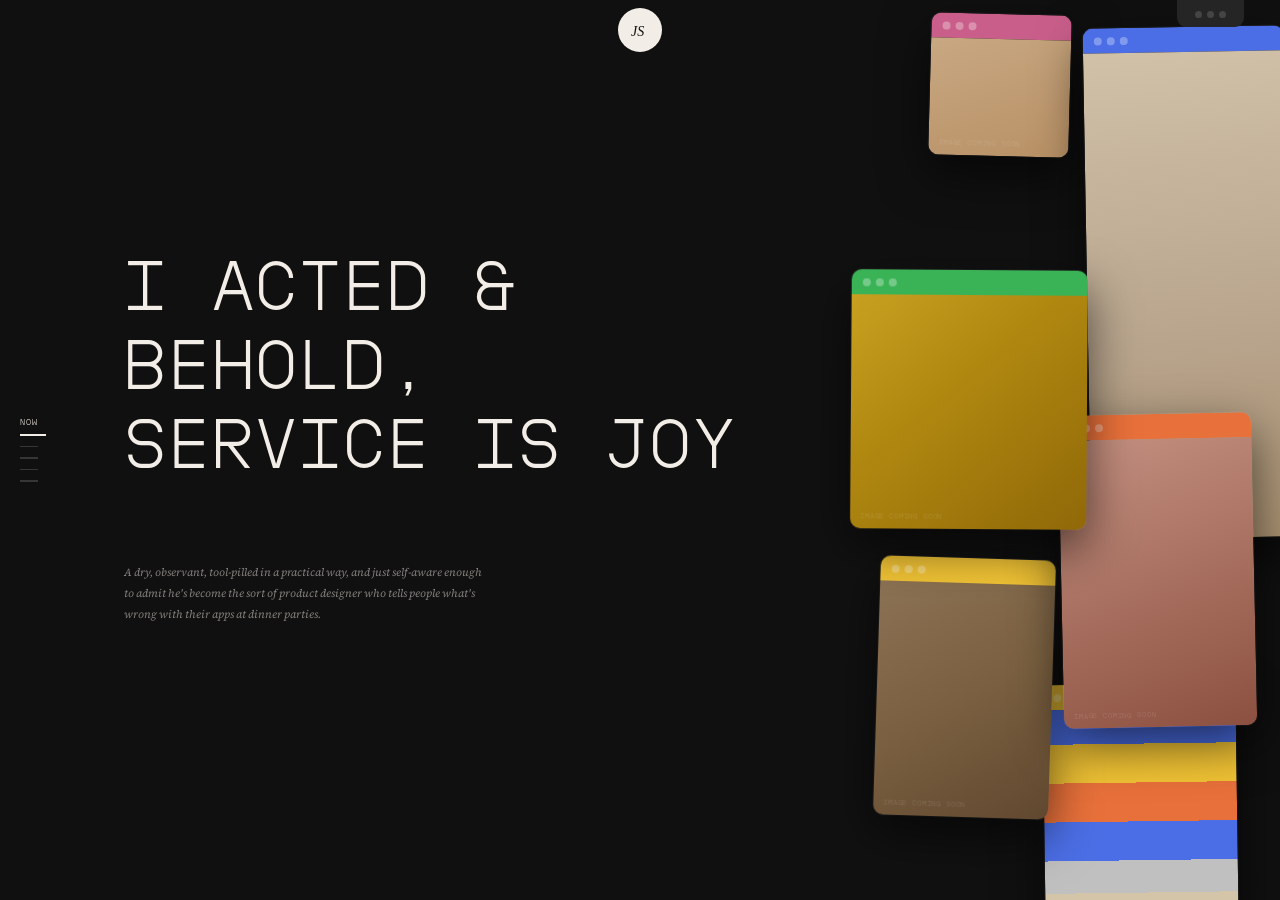
==== index.html @ 91bca3b7 "Redesign: new editorial layout with browser-frame art collage, timeline nav, APK Praktikal + Source " ====
<!DOCTYPE html>
<html lang="en">
<head>
  <meta charset="UTF-8" />
  <meta name="viewport" content="width=device-width, initial-scale=1.0" />
  <title>Joy S.</title>
  <link rel="stylesheet" href="style.css" />
</head>
<body>

  <!-- Logo -->
  <header class="site-header">
    <div class="logo-badge">
      <!-- simple signature mark -->
      <svg viewBox="0 0 26 26" fill="none" xmlns="http://www.w3.org/2000/svg">
        <text x="4" y="19" font-size="14" font-family="serif" fill="#111" font-style="italic">JS</text>
      </svg>
    </div>
  </header>

  <!-- browser-tab decoration -->
  <div class="tab-deco" aria-hidden="true">
    <i></i><i></i><i></i>
  </div>

  <!-- Timeline nav -->
  <nav class="timeline-nav" id="timelineNav">
    <div class="era-entry active" data-target="now">
      <span class="era-label-tag">Now</span>
      <span class="era-tick"></span>
    </div>
    <div class="era-entry" data-target="spring-2026">
      <span class="era-label-tag">Spring 2026</span>
      <span class="era-tick"></span>
    </div>
    <div class="era-entry" data-target="winter-2026">
      <span class="era-label-tag">Winter 2026</span>
      <span class="era-tick"></span>
    </div>
    <div class="era-entry" data-target="winter-2025">
      <span class="era-label-tag">Winter 2025</span>
      <span class="era-tick"></span>
    </div>
    <div class="era-entry" data-target="fall-2025">
      <span class="era-label-tag">Fall 2025</span>
      <span class="era-tick"></span>
    </div>
  </nav>

  <!-- Main scrollable -->
  <main class="site-main" id="siteMain">

    <!-- NOW -->
    <section class="era-section" id="now">
      <div class="hero-text-block">
        <h1 class="display-heading">I ACTED &amp; BEHOLD,<br>SERVICE IS JOY</h1>
        <p class="hero-bio">
          A dry, observant, tool-pilled in a practical way, and just self-aware
          enough to admit he's become the sort of product designer who tells
          people what's wrong with their apps at dinner parties.
        </p>
      </div>

      <!-- Floating browser art frames -->
      <div class="art-stage" aria-hidden="true">

        <!-- F1: tall, blue jacket -->
        <div class="browser-frame f1">
          <div class="b-chrome">
            <span class="b-dot"></span>
            <span class="b-dot"></span>
            <span class="b-dot"></span>
          </div>
          <div class="b-body" data-label="image coming soon"></div>
        </div>

        <!-- F2: small pink, top right -->
        <div class="browser-frame f2">
          <div class="b-chrome">
            <span class="b-dot"></span>
            <span class="b-dot"></span>
            <span class="b-dot"></span>
          </div>
          <div class="b-body" data-label="image coming soon"></div>
        </div>

        <!-- F3: green, Egyptian art -->
        <div class="browser-frame f3">
          <div class="b-chrome">
            <span class="b-dot"></span>
            <span class="b-dot"></span>
            <span class="b-dot"></span>
          </div>
          <div class="b-body" data-label="image coming soon"></div>
        </div>

        <!-- F4: orange, face portrait -->
        <div class="browser-frame f4">
          <div class="b-chrome">
            <span class="b-dot"></span>
            <span class="b-dot"></span>
            <span class="b-dot"></span>
          </div>
          <div class="b-body" data-label="image coming soon"></div>
        </div>

        <!-- F5: yellow, clock -->
        <div class="browser-frame f5">
          <div class="b-chrome">
            <span class="b-dot"></span>
            <span class="b-dot"></span>
            <span class="b-dot"></span>
          </div>
          <div class="b-body" data-label="image coming soon"></div>
        </div>

        <!-- F6: yellow, colorful/scream -->
        <div class="browser-frame f6">
          <div class="b-chrome">
            <span class="b-dot"></span>
            <span class="b-dot"></span>
            <span class="b-dot"></span>
          </div>
          <div class="b-body" data-label="image coming soon"></div>
        </div>

      </div>
    </section>

    <!-- SPRING 2026 -->
    <section class="era-section" id="spring-2026">
      <div class="era-inner">
        <span class="era-season">Spring 2026</span>
        <p class="era-note">Content and images coming soon.</p>
        <div class="era-dot-row">
          <span></span><span></span><span></span>
        </div>
      </div>
    </section>

    <!-- WINTER 2026 -->
    <section class="era-section" id="winter-2026">
      <div class="era-inner">
        <span class="era-season">Winter 2026</span>
        <p class="era-note">Content and images coming soon.</p>
        <div class="era-dot-row">
          <span></span><span></span><span></span>
        </div>
      </div>
    </section>

    <!-- WINTER 2025 -->
    <section class="era-section" id="winter-2025">
      <div class="era-inner">
        <span class="era-season">Winter 2025</span>
        <p class="era-note">Content and images coming soon.</p>
        <div class="era-dot-row">
          <span></span><span></span><span></span>
        </div>
      </div>
    </section>

    <!-- FALL 2025 -->
    <section class="era-section" id="fall-2025">
      <div class="era-inner">
        <span class="era-season">Fall 2025</span>
        <p class="era-note">Content and images coming soon.</p>
        <div class="era-dot-row">
          <span></span><span></span><span></span>
        </div>
      </div>
    </section>

  </main>

  <script src="script.js"></script>
</body>
</html>
---- style.css ----
@import url('https://fonts.googleapis.com/css2?family=Source+Serif+4:ital,opsz,wght@0,8..60,300;0,8..60,400;1,8..60,300;1,8..60,400&display=swap');

@font-face {
  font-family: 'APK Praktikal';
  src: url('APK-Praktikal-Book-Trial.otf') format('opentype');
  font-weight: 400;
  font-style: normal;
}

*, *::before, *::after { box-sizing: border-box; margin: 0; padding: 0; }

:root {
  --bg:    #111010;
  --fg:    #f2ede6;
  --muted: #555;
  --dim:   #363636;
  --tl-w:  64px;
}

html { scroll-behavior: smooth; }

body {
  background: var(--bg);
  color: var(--fg);
  font-family: 'APK Praktikal', monospace;
  overflow: hidden;
  height: 100vh;
}

/* ─── SITE HEADER ─── */
.site-header {
  position: fixed;
  top: 0; left: 0; right: 0;
  height: 60px;
  z-index: 100;
  display: flex;
  align-items: center;
  justify-content: center;
  pointer-events: none;
}

.logo-badge {
  width: 44px;
  height: 44px;
  border-radius: 50%;
  border: 1.5px solid rgba(255,255,255,0.15);
  background: var(--fg);
  display: flex;
  align-items: center;
  justify-content: center;
  pointer-events: all;
  cursor: pointer;
  overflow: hidden;
  flex-shrink: 0;
}

.logo-badge svg {
  width: 26px;
  height: 26px;
}

/* browser-tab decoration top-right */
.tab-deco {
  position: fixed;
  top: 0; right: 36px;
  background: #252525;
  border-radius: 0 0 9px 9px;
  padding: 11px 18px 9px;
  display: flex;
  align-items: center;
  gap: 5px;
  z-index: 100;
}
.tab-deco i {
  display: block;
  width: 7px; height: 7px;
  border-radius: 50%;
  background: #444;
}

/* ─── LEFT TIMELINE ─── */
.timeline-nav {
  position: fixed;
  left: 0; top: 0; bottom: 0;
  width: var(--tl-w);
  z-index: 50;
  display: flex;
  flex-direction: column;
  justify-content: center;
  padding-left: 20px;
  gap: 0;
}

.era-entry {
  cursor: pointer;
  padding: 5px 0;
  display: flex;
  flex-direction: column;
  gap: 0;
}

.era-entry .era-label-tag {
  font-family: 'APK Praktikal', monospace;
  font-size: 8.5px;
  letter-spacing: 0.1em;
  text-transform: uppercase;
  color: var(--fg);
  max-height: 0;
  overflow: hidden;
  opacity: 0;
  transition: max-height 0.35s ease, opacity 0.35s ease;
  white-space: nowrap;
  line-height: 1.3;
}

.era-entry.active .era-label-tag {
  max-height: 20px;
  opacity: 1;
  margin-bottom: 5px;
}

.era-tick {
  display: block;
  width: 18px;
  height: 1.5px;
  background: var(--dim);
  transition: width 0.3s, background 0.3s;
}

.era-entry.active .era-tick {
  width: 26px;
  background: var(--fg);
}

.era-entry:hover .era-tick {
  background: #888;
}

/* ─── SCROLL CONTAINER ─── */
.site-main {
  position: fixed;
  top: 0;
  left: var(--tl-w);
  right: 0;
  bottom: 0;
  overflow-y: scroll;
  scroll-snap-type: y mandatory;
  scroll-behavior: smooth;
}

/* hide scrollbar */
.site-main::-webkit-scrollbar { display: none; }
.site-main { -ms-overflow-style: none; scrollbar-width: none; }

/* ─── ERA SECTIONS ─── */
.era-section {
  position: relative;
  width: 100%;
  height: 100vh;
  scroll-snap-align: start;
  overflow: hidden;
}

/* ─── NOW SECTION ─── */
#now {
  display: flex;
  flex-direction: column;
  justify-content: center;
}

.hero-text-block {
  position: relative;
  z-index: 5;
  padding-left: 60px;
  margin-top: -20px;
}

.display-heading {
  font-family: 'APK Praktikal', monospace;
  font-size: clamp(38px, 5.5vw, 80px);
  line-height: 1.12;
  color: var(--fg);
  letter-spacing: 0.025em;
  text-transform: uppercase;
  font-weight: 400;
  max-width: 58vw;
}

.hero-bio {
  font-family: 'Source Serif 4', serif;
  font-size: 11px;
  line-height: 1.9;
  color: var(--fg);
  opacity: 0.5;
  max-width: 360px;
  margin-top: 72px;
  font-style: italic;
}

/* ─── ART STAGE ─── */
.art-stage {
  position: absolute;
  top: 0; right: 0;
  width: 72%;
  height: 100%;
  pointer-events: none;
}

/* ─── BROWSER FRAMES ─── */
.browser-frame {
  position: absolute;
  border-radius: 10px;
  overflow: hidden;
  box-shadow: 0 18px 48px rgba(0,0,0,0.6), 0 0 0 1px rgba(255,255,255,0.05);
  pointer-events: all;
  cursor: default;
  transition: box-shadow 0.25s ease;
}

.browser-frame:hover {
  box-shadow: 0 28px 64px rgba(0,0,0,0.75), 0 0 0 1px rgba(255,255,255,0.1);
  z-index: 30 !important;
}

.b-chrome {
  padding: 9px 11px 8px;
  display: flex;
  align-items: center;
  gap: 5px;
}

.b-dot {
  width: 8px; height: 8px;
  border-radius: 50%;
  background: rgba(255,255,255,0.3);
  flex-shrink: 0;
}

.b-body {
  display: block;
  width: 100%;
  position: relative;
  overflow: hidden;
}

/* placeholder label shown until real images are added */
.b-body::after {
  content: attr(data-label);
  position: absolute;
  bottom: 8px; left: 10px;
  font-family: 'APK Praktikal', monospace;
  font-size: 7px;
  letter-spacing: 0.12em;
  text-transform: uppercase;
  color: rgba(255,255,255,0.18);
  pointer-events: none;
}

/* chrome colors */
.f1 .b-chrome { background: #4B6EE6; }
.f2 .b-chrome { background: #C95E8A; }
.f3 .b-chrome { background: #3AB356; }
.f4 .b-chrome { background: #E8703A; }
.f5 .b-chrome { background: #F0C234; }
.f6 .b-chrome { background: #F0C234; }

/* ── frame 1: tall, blue jacket portrait ── */
.f1 {
  width: 23%;
  right: -1%;
  top: 3%;
  z-index: 10;
  transform: rotate(-1deg);
}
.f1 .b-body {
  height: 54vh;
  background: linear-gradient(175deg, #d0c1a8 0%, #b8a48c 60%, #a89070 100%);
}

/* ── frame 2: small, pink, top-right ── */
.f2 {
  width: 16%;
  right: 24%;
  top: 1.5%;
  z-index: 8;
  transform: rotate(1.5deg);
}
.f2 .b-body {
  height: 13vh;
  background: linear-gradient(160deg, #c8a882 0%, #b89065 100%);
}

/* ── frame 3: green, Egyptian/ancient ── */
.f3 {
  width: 27%;
  right: 22%;
  top: 30%;
  z-index: 12;
  transform: rotate(0.4deg);
}
.f3 .b-body {
  height: 26vh;
  background: linear-gradient(140deg, #c8a020 0%, #b08810 40%, #906808 100%);
}

/* ── frame 4: orange, face portrait ── */
.f4 {
  width: 22%;
  right: 3%;
  top: 46%;
  z-index: 11;
  transform: rotate(-1.2deg);
}
.f4 .b-body {
  height: 32vh;
  background: linear-gradient(160deg, #c49080 0%, #a87060 50%, #8c5040 100%);
}

/* ── frame 5: yellow, clock ── */
.f5 {
  width: 20%;
  right: 26%;
  top: 62%;
  z-index: 9;
  transform: rotate(1.8deg);
}
.f5 .b-body {
  height: 26vh;
  background: linear-gradient(150deg, #8c7254 0%, #7a6040 50%, #604830 100%);
}

/* ── frame 6: yellow, colorful / scream ── */
.f6 {
  width: 22%;
  right: 5%;
  top: 76%;
  z-index: 7;
  transform: rotate(-0.8deg);
}
.f6 .b-body {
  height: 24vh;
  background:
    linear-gradient(to bottom,
      #4B6EE6 0%   , #4B6EE6 16%,
      #F0C234 16%  , #F0C234 34%,
      #E8703A 34%  , #E8703A 52%,
      #4B6EE6 52%  , #4B6EE6 70%,
      #c0c0c0 70%  , #c0c0c0 85%,
      #d4c4a8 85%  , #d4c4a8 100%
    );
}

/* ─── OTHER ERA SECTIONS ─── */
.era-inner {
  height: 100%;
  display: flex;
  flex-direction: column;
  justify-content: center;
  padding-left: 60px;
  gap: 20px;
}

.era-season {
  font-family: 'APK Praktikal', monospace;
  font-size: clamp(28px, 3.8vw, 56px);
  letter-spacing: 0.04em;
  text-transform: uppercase;
  color: var(--fg);
  opacity: 0.12;
  line-height: 1;
  user-select: none;
}

.era-note {
  font-family: 'Source Serif 4', serif;
  font-size: 12px;
  font-style: italic;
  color: var(--muted);
  max-width: 320px;
  line-height: 1.8;
}

.era-dot-row {
  display: flex;
  gap: 10px;
  margin-top: 8px;
}

.era-dot-row span {
  display: block;
  width: 6px; height: 6px;
  border-radius: 50%;
  background: var(--dim);
}

/* ─── BLOG PAGE ─── */
.blog-wrap {
  position: fixed;
  top: 60px;
  left: var(--tl-w);
  right: 0;
  bottom: 0;
  display: flex;
  align-items: center;
  justify-content: center;
  overflow-y: auto;
}

.article-list {
  display: flex;
  flex-direction: column;
  width: 100%;
  max-width: 500px;
  padding: 40px 0;
}

.article-link {
  font-family: 'Source Serif 4', serif;
  font-size: 13px;
  font-style: italic;
  color: var(--fg);
  opacity: 0.55;
  text-decoration: none;
  padding: 13px 0;
  border-bottom: 1px solid #1c1c1c;
  letter-spacing: 0.01em;
  transition: opacity 0.2s, padding-left 0.2s;
  display: block;
}

.article-link:first-child { border-top: 1px solid #1c1c1c; }

.article-link:hover {
  opacity: 1;
  padding-left: 10px;
}

/* ─── ARTICLE PAGE ─── */
.article-wrap {
  position: fixed;
  top: 60px;
  left: var(--tl-w);
  right: 0;
  bottom: 0;
  overflow-y: auto;
  padding: 52px 80px;
}

.article-back {
  font-family: 'APK Praktikal', monospace;
  font-size: 8.5px;
  letter-spacing: 0.14em;
  text-transform: uppercase;
  color: var(--muted);
  text-decoration: none;
  display: inline-block;
  margin-bottom: 52px;
  transition: color 0.2s;
}

.article-back:hover { color: var(--fg); }

.article-title {
  font-family: 'APK Praktikal', monospace;
  font-size: clamp(18px, 2.4vw, 30px);
  line-height: 1.4;
  color: var(--fg);
  letter-spacing: 0.03em;
  text-transform: uppercase;
  max-width: 580px;
  margin-bottom: 28px;
  font-weight: 400;
}

.article-date {
  font-family: 'APK Praktikal', monospace;
  font-size: 8px;
  letter-spacing: 0.14em;
  text-transform: uppercase;
  color: var(--muted);
  margin-bottom: 52px;
}

.article-body {
  font-family: 'Source Serif 4', serif;
  font-size: 13px;
  line-height: 2;
  color: var(--fg);
  opacity: 0.7;
  max-width: 580px;
}

.article-body p { margin-bottom: 26px; }

/* ─── SHARED BLOG/ARTICLE NAV ─── */
.page-left-nav {
  position: fixed;
  left: 0; top: 0; bottom: 0;
  width: var(--tl-w);
  display: flex;
  flex-direction: column;
  justify-content: center;
  padding-left: 20px;
  gap: 18px;
  z-index: 50;
}

.page-nav-item {
  font-family: 'APK Praktikal', monospace;
  font-size: 8.5px;
  letter-spacing: 0.1em;
  text-transform: uppercase;
  color: var(--muted);
  text-decoration: none;
  transition: color 0.2s;
  white-space: nowrap;
}

.page-nav-item:hover,
.page-nav-item.active { color: var(--fg); }
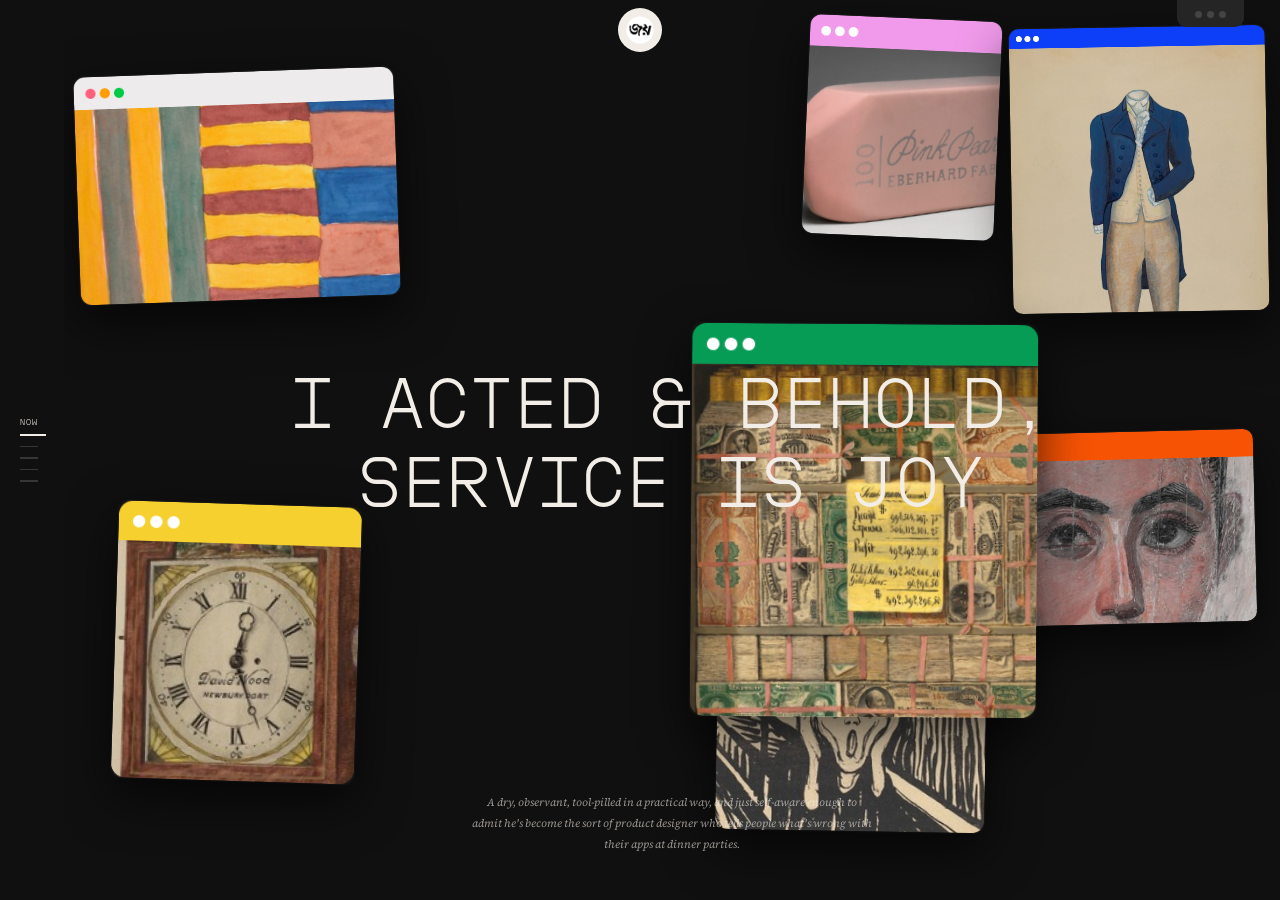
==== commit fa8d3104: "Add real images, Bengali logo, center hero text over art collage, bio bottom-center" ====
--- a/index.html
+++ b/index.html
@@ -11,10 +11,7 @@
   <!-- Logo -->
   <header class="site-header">
     <div class="logo-badge">
-      <!-- simple signature mark -->
-      <svg viewBox="0 0 26 26" fill="none" xmlns="http://www.w3.org/2000/svg">
-        <text x="4" y="19" font-size="14" font-family="serif" fill="#111" font-style="italic">JS</text>
-      </svg>
+      <img src="logo.png" alt="জয়" />
     </div>
   </header>
 
@@ -52,79 +49,30 @@
 
     <!-- NOW -->
     <section class="era-section" id="now">
+
+      <!-- Art frames — full bleed behind text -->
+      <div class="art-stage" aria-hidden="true">
+        <img class="art-frame af1" src="img-jacket.png"   alt="">
+        <img class="art-frame af2" src="img-eraser.png"   alt="">
+        <img class="art-frame af3" src="img-ethiopian.png" alt="">
+        <img class="art-frame af4" src="img-portrait.png" alt="">
+        <img class="art-frame af5" src="img-clock.png"    alt="">
+        <img class="art-frame af6" src="img-stripes.png"  alt="">
+        <img class="art-frame af7" src="img-scream.png"   alt="">
+      </div>
+
+      <!-- Hero text centered over images -->
       <div class="hero-text-block">
         <h1 class="display-heading">I ACTED &amp; BEHOLD,<br>SERVICE IS JOY</h1>
-        <p class="hero-bio">
-          A dry, observant, tool-pilled in a practical way, and just self-aware
-          enough to admit he's become the sort of product designer who tells
-          people what's wrong with their apps at dinner parties.
-        </p>
       </div>
 
-      <!-- Floating browser art frames -->
-      <div class="art-stage" aria-hidden="true">
+      <!-- Bio pinned to bottom -->
+      <p class="hero-bio">
+        A dry, observant, tool-pilled in a practical way, and just self-aware
+        enough to admit he's become the sort of product designer who tells
+        people what's wrong with their apps at dinner parties.
+      </p>
 
-        <!-- F1: tall, blue jacket -->
-        <div class="browser-frame f1">
-          <div class="b-chrome">
-            <span class="b-dot"></span>
-            <span class="b-dot"></span>
-            <span class="b-dot"></span>
-          </div>
-          <div class="b-body" data-label="image coming soon"></div>
-        </div>
-
-        <!-- F2: small pink, top right -->
-        <div class="browser-frame f2">
-          <div class="b-chrome">
-            <span class="b-dot"></span>
-            <span class="b-dot"></span>
-            <span class="b-dot"></span>
-          </div>
-          <div class="b-body" data-label="image coming soon"></div>
-        </div>
-
-        <!-- F3: green, Egyptian art -->
-        <div class="browser-frame f3">
-          <div class="b-chrome">
-            <span class="b-dot"></span>
-            <span class="b-dot"></span>
-            <span class="b-dot"></span>
-          </div>
-          <div class="b-body" data-label="image coming soon"></div>
-        </div>
-
-        <!-- F4: orange, face portrait -->
-        <div class="browser-frame f4">
-          <div class="b-chrome">
-            <span class="b-dot"></span>
-            <span class="b-dot"></span>
-            <span class="b-dot"></span>
-          </div>
-          <div class="b-body" data-label="image coming soon"></div>
-        </div>
-
-        <!-- F5: yellow, clock -->
-        <div class="browser-frame f5">
-          <div class="b-chrome">
-            <span class="b-dot"></span>
-            <span class="b-dot"></span>
-            <span class="b-dot"></span>
-          </div>
-          <div class="b-body" data-label="image coming soon"></div>
-        </div>
-
-        <!-- F6: yellow, colorful/scream -->
-        <div class="browser-frame f6">
-          <div class="b-chrome">
-            <span class="b-dot"></span>
-            <span class="b-dot"></span>
-            <span class="b-dot"></span>
-          </div>
-          <div class="b-body" data-label="image coming soon"></div>
-        </div>
-
-      </div>
     </section>
 
     <!-- SPRING 2026 -->
@@ -132,9 +80,7 @@
       <div class="era-inner">
         <span class="era-season">Spring 2026</span>
         <p class="era-note">Content and images coming soon.</p>
-        <div class="era-dot-row">
-          <span></span><span></span><span></span>
-        </div>
+        <div class="era-dot-row"><span></span><span></span><span></span></div>
       </div>
     </section>
 
@@ -143,9 +89,7 @@
       <div class="era-inner">
         <span class="era-season">Winter 2026</span>
         <p class="era-note">Content and images coming soon.</p>
-        <div class="era-dot-row">
-          <span></span><span></span><span></span>
-        </div>
+        <div class="era-dot-row"><span></span><span></span><span></span></div>
       </div>
     </section>
 
@@ -154,9 +98,7 @@
       <div class="era-inner">
         <span class="era-season">Winter 2025</span>
         <p class="era-note">Content and images coming soon.</p>
-        <div class="era-dot-row">
-          <span></span><span></span><span></span>
-        </div>
+        <div class="era-dot-row"><span></span><span></span><span></span></div>
       </div>
     </section>
 
@@ -165,9 +107,7 @@
       <div class="era-inner">
         <span class="era-season">Fall 2025</span>
         <p class="era-note">Content and images coming soon.</p>
-        <div class="era-dot-row">
-          <span></span><span></span><span></span>
-        </div>
+        <div class="era-dot-row"><span></span><span></span><span></span></div>
       </div>
     </section>
 
--- a/style.css
+++ b/style.css
@@ -43,7 +43,7 @@
   width: 44px;
   height: 44px;
   border-radius: 50%;
-  border: 1.5px solid rgba(255,255,255,0.15);
+  border: 1.5px solid rgba(255,255,255,0.12);
   background: var(--fg);
   display: flex;
   align-items: center;
@@ -52,11 +52,15 @@
   cursor: pointer;
   overflow: hidden;
   flex-shrink: 0;
-}
-
-.logo-badge svg {
-  width: 26px;
-  height: 26px;
+  text-decoration: none;
+}
+
+.logo-badge img {
+  width: 100%;
+  height: 100%;
+  object-fit: contain;
+  padding: 7px;
+  display: block;
 }
 
 /* browser-tab decoration top-right */
@@ -88,7 +92,6 @@
   flex-direction: column;
   justify-content: center;
   padding-left: 20px;
-  gap: 0;
 }
 
 .era-entry {
@@ -132,9 +135,7 @@
   background: var(--fg);
 }
 
-.era-entry:hover .era-tick {
-  background: #888;
-}
+.era-entry:hover .era-tick { background: #888; }
 
 /* ─── SCROLL CONTAINER ─── */
 .site-main {
@@ -147,8 +148,6 @@
   scroll-snap-type: y mandatory;
   scroll-behavior: smooth;
 }
-
-/* hide scrollbar */
 .site-main::-webkit-scrollbar { display: none; }
 .site-main { -ms-overflow-style: none; scrollbar-width: none; }
 
@@ -162,192 +161,132 @@
 }
 
 /* ─── NOW SECTION ─── */
-#now {
-  display: flex;
-  flex-direction: column;
-  justify-content: center;
-}
-
+
+/* art stage: full section, all images inside here */
+.art-stage {
+  position: absolute;
+  inset: 0;
+  pointer-events: none;
+}
+
+/* hero text: centered over everything */
 .hero-text-block {
-  position: relative;
-  z-index: 5;
-  padding-left: 60px;
-  margin-top: -20px;
+  position: absolute;
+  top: 50%;
+  left: 50%;
+  transform: translate(-50%, -50%);
+  z-index: 20;
+  text-align: center;
+  width: 100%;
+  padding: 0 40px;
+  pointer-events: none;
 }
 
 .display-heading {
   font-family: 'APK Praktikal', monospace;
-  font-size: clamp(38px, 5.5vw, 80px);
-  line-height: 1.12;
+  font-size: clamp(38px, 5.6vw, 82px);
+  line-height: 1.1;
   color: var(--fg);
   letter-spacing: 0.025em;
   text-transform: uppercase;
   font-weight: 400;
-  max-width: 58vw;
-}
-
+}
+
+/* bio: pinned to bottom center */
 .hero-bio {
+  position: absolute;
+  bottom: 44px;
+  left: 50%;
+  transform: translateX(-50%);
+  z-index: 20;
+  text-align: center;
+  width: 400px;
   font-family: 'Source Serif 4', serif;
   font-size: 11px;
   line-height: 1.9;
   color: var(--fg);
-  opacity: 0.5;
-  max-width: 360px;
-  margin-top: 72px;
+  opacity: 0.6;
   font-style: italic;
-}
-
-/* ─── ART STAGE ─── */
-.art-stage {
-  position: absolute;
-  top: 0; right: 0;
-  width: 72%;
-  height: 100%;
   pointer-events: none;
 }
 
-/* ─── BROWSER FRAMES ─── */
-.browser-frame {
+/* ─── ART FRAME IMAGES ─── */
+.art-frame {
   position: absolute;
   border-radius: 10px;
-  overflow: hidden;
-  box-shadow: 0 18px 48px rgba(0,0,0,0.6), 0 0 0 1px rgba(255,255,255,0.05);
+  box-shadow: 0 18px 50px rgba(0,0,0,0.65), 0 0 0 1px rgba(255,255,255,0.04);
+  display: block;
   pointer-events: all;
-  cursor: default;
+  height: auto;
   transition: box-shadow 0.25s ease;
 }
 
-.browser-frame:hover {
-  box-shadow: 0 28px 64px rgba(0,0,0,0.75), 0 0 0 1px rgba(255,255,255,0.1);
+.art-frame:hover {
+  box-shadow: 0 28px 70px rgba(0,0,0,0.8), 0 0 0 1px rgba(255,255,255,0.1);
   z-index: 30 !important;
 }
 
-.b-chrome {
-  padding: 9px 11px 8px;
-  display: flex;
-  align-items: center;
-  gap: 5px;
-}
-
-.b-dot {
-  width: 8px; height: 8px;
-  border-radius: 50%;
-  background: rgba(255,255,255,0.3);
-  flex-shrink: 0;
-}
-
-.b-body {
-  display: block;
-  width: 100%;
-  position: relative;
-  overflow: hidden;
-}
-
-/* placeholder label shown until real images are added */
-.b-body::after {
-  content: attr(data-label);
-  position: absolute;
-  bottom: 8px; left: 10px;
-  font-family: 'APK Praktikal', monospace;
-  font-size: 7px;
-  letter-spacing: 0.12em;
-  text-transform: uppercase;
-  color: rgba(255,255,255,0.18);
-  pointer-events: none;
-}
-
-/* chrome colors */
-.f1 .b-chrome { background: #4B6EE6; }
-.f2 .b-chrome { background: #C95E8A; }
-.f3 .b-chrome { background: #3AB356; }
-.f4 .b-chrome { background: #E8703A; }
-.f5 .b-chrome { background: #F0C234; }
-.f6 .b-chrome { background: #F0C234; }
-
-/* ── frame 1: tall, blue jacket portrait ── */
-.f1 {
-  width: 23%;
-  right: -1%;
-  top: 3%;
+/* blue jacket — tall portrait, far right */
+.af1 {
+  width: 20vw;
+  right: 1vw;
+  top: 3vh;
   z-index: 10;
   transform: rotate(-1deg);
 }
-.f1 .b-body {
-  height: 54vh;
-  background: linear-gradient(175deg, #d0c1a8 0%, #b8a48c 60%, #a89070 100%);
-}
-
-/* ── frame 2: small, pink, top-right ── */
-.f2 {
-  width: 16%;
-  right: 24%;
-  top: 1.5%;
+
+/* pink eraser — small, upper right */
+.af2 {
+  width: 15vw;
+  right: 22vw;
+  top: 2vh;
   z-index: 8;
-  transform: rotate(1.5deg);
-}
-.f2 .b-body {
-  height: 13vh;
-  background: linear-gradient(160deg, #c8a882 0%, #b89065 100%);
-}
-
-/* ── frame 3: green, Egyptian/ancient ── */
-.f3 {
-  width: 27%;
-  right: 22%;
-  top: 30%;
+  transform: rotate(2.5deg);
+}
+
+/* Ethiopian art — wide, center-right */
+.af3 {
+  width: 27vw;
+  right: 19vw;
+  top: 36vh;
   z-index: 12;
   transform: rotate(0.4deg);
 }
-.f3 .b-body {
-  height: 26vh;
-  background: linear-gradient(140deg, #c8a020 0%, #b08810 40%, #906808 100%);
-}
-
-/* ── frame 4: orange, face portrait ── */
-.f4 {
-  width: 22%;
-  right: 3%;
-  top: 46%;
+
+/* portrait face — right, mid-lower */
+.af4 {
+  width: 21vw;
+  right: 2vw;
+  top: 48vh;
   z-index: 11;
-  transform: rotate(-1.2deg);
-}
-.f4 .b-body {
-  height: 32vh;
-  background: linear-gradient(160deg, #c49080 0%, #a87060 50%, #8c5040 100%);
-}
-
-/* ── frame 5: yellow, clock ── */
-.f5 {
-  width: 20%;
-  right: 26%;
-  top: 62%;
+  transform: rotate(-1.4deg);
+}
+
+/* clock — lower left */
+.af5 {
+  width: 19vw;
+  left: 4vw;
+  top: 56vh;
   z-index: 9;
   transform: rotate(1.8deg);
 }
-.f5 .b-body {
-  height: 26vh;
-  background: linear-gradient(150deg, #8c7254 0%, #7a6040 50%, #604830 100%);
-}
-
-/* ── frame 6: yellow, colorful / scream ── */
-.f6 {
-  width: 22%;
-  right: 5%;
-  top: 76%;
+
+/* colorful stripes — left, upper */
+.af6 {
+  width: 25vw;
+  left: 1vw;
+  top: 8vh;
   z-index: 7;
-  transform: rotate(-0.8deg);
-}
-.f6 .b-body {
-  height: 24vh;
-  background:
-    linear-gradient(to bottom,
-      #4B6EE6 0%   , #4B6EE6 16%,
-      #F0C234 16%  , #F0C234 34%,
-      #E8703A 34%  , #E8703A 52%,
-      #4B6EE6 52%  , #4B6EE6 70%,
-      #c0c0c0 70%  , #c0c0c0 85%,
-      #d4c4a8 85%  , #d4c4a8 100%
-    );
+  transform: rotate(-2deg);
+}
+
+/* The Scream — lower center-right */
+.af7 {
+  width: 21vw;
+  right: 23vw;
+  top: 66vh;
+  z-index: 9;
+  transform: rotate(1deg);
 }
 
 /* ─── OTHER ERA SECTIONS ─── */
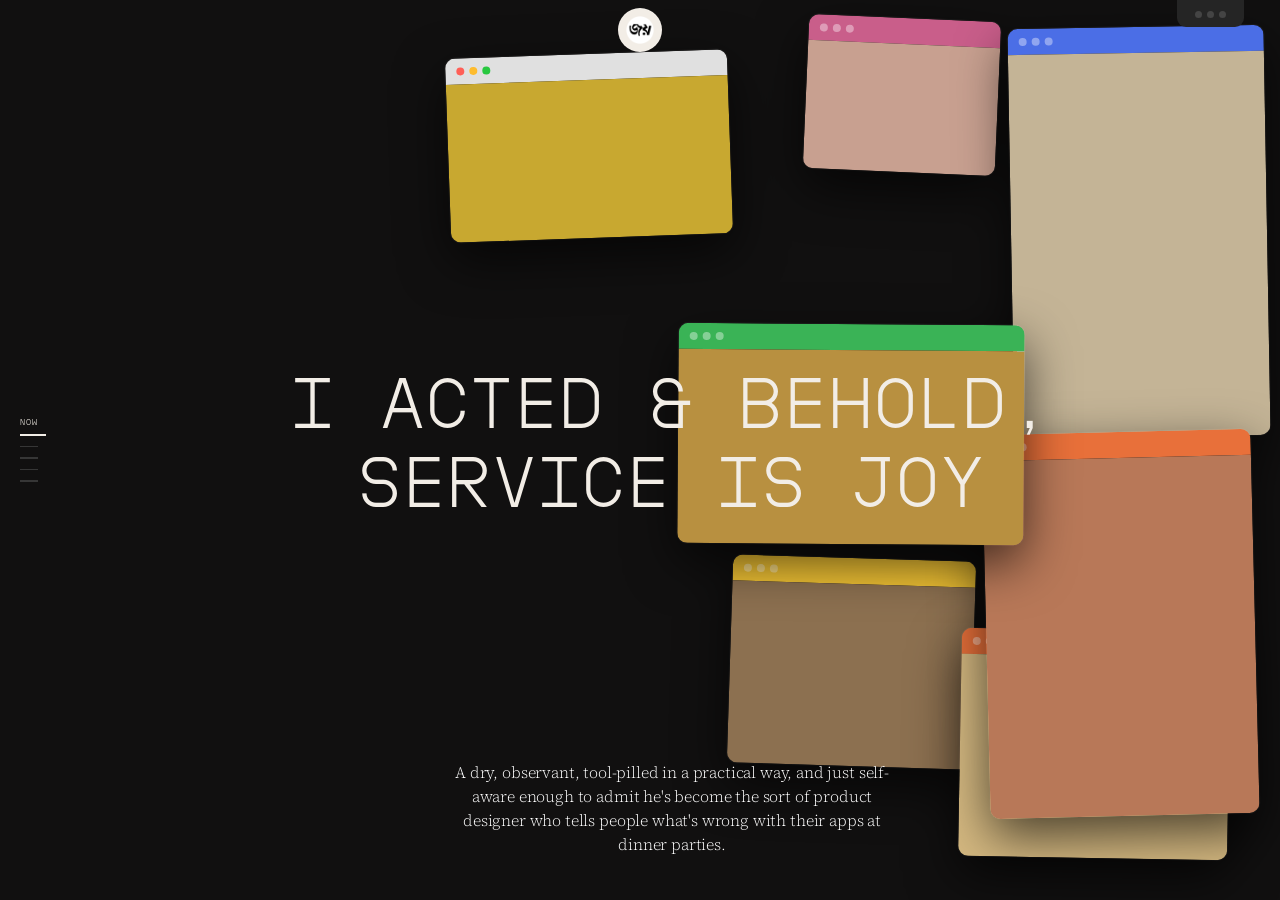
==== commit 9a3e640e: "Refactor: browser frame as proper CSS component, chrome separate from image content" ====
--- a/index.html
+++ b/index.html
@@ -50,15 +50,51 @@
     <!-- NOW -->
     <section class="era-section" id="now">
 
-      <!-- Art frames — full bleed behind text -->
+      <!-- Art frames — CSS component, swap .b-placeholder for <img class="b-image"> when raw image is ready -->
       <div class="art-stage" aria-hidden="true">
-        <img class="art-frame af1" src="img-jacket.png"   alt="">
-        <img class="art-frame af2" src="img-eraser.png"   alt="">
-        <img class="art-frame af3" src="img-ethiopian.png" alt="">
-        <img class="art-frame af4" src="img-portrait.png" alt="">
-        <img class="art-frame af5" src="img-clock.png"    alt="">
-        <img class="art-frame af6" src="img-stripes.png"  alt="">
-        <img class="art-frame af7" src="img-scream.png"   alt="">
+
+        <!-- 1: Blue jacket — blue chrome -->
+        <div class="browser-frame af1" style="--chrome: #4B6EE6;">
+          <div class="b-chrome"><span class="b-dot"></span><span class="b-dot"></span><span class="b-dot"></span></div>
+          <img class="b-image" src="img-jacket-raw.png" alt="" onerror="this.replaceWith(Object.assign(document.createElement('div'),{className:'b-placeholder',style:'--ratio:2/3;--ph:#c4b496'}))">
+        </div>
+
+        <!-- 2: Pink eraser — pink chrome -->
+        <div class="browser-frame af2" style="--chrome: #C95E8A;">
+          <div class="b-chrome"><span class="b-dot"></span><span class="b-dot"></span><span class="b-dot"></span></div>
+          <img class="b-image" src="img-eraser-raw.png" alt="" onerror="this.replaceWith(Object.assign(document.createElement('div'),{className:'b-placeholder',style:'--ratio:3/2;--ph:#c8a090'}))">
+        </div>
+
+        <!-- 3: Ethiopian art — green chrome -->
+        <div class="browser-frame af3" style="--chrome: #3AB356;">
+          <div class="b-chrome"><span class="b-dot"></span><span class="b-dot"></span><span class="b-dot"></span></div>
+          <img class="b-image" src="img-ethiopian-raw.png" alt="" onerror="this.replaceWith(Object.assign(document.createElement('div'),{className:'b-placeholder',style:'--ratio:16/9;--ph:#b89040'}))">
+        </div>
+
+        <!-- 4: Portrait face — orange chrome -->
+        <div class="browser-frame af4" style="--chrome: #E8703A;">
+          <div class="b-chrome"><span class="b-dot"></span><span class="b-dot"></span><span class="b-dot"></span></div>
+          <img class="b-image" src="img-portrait-raw.png" alt="" onerror="this.replaceWith(Object.assign(document.createElement('div'),{className:'b-placeholder',style:'--ratio:3/4;--ph:#b87858'}))">
+        </div>
+
+        <!-- 5: Clock — yellow chrome -->
+        <div class="browser-frame af5" style="--chrome: #F0C234;">
+          <div class="b-chrome"><span class="b-dot"></span><span class="b-dot"></span><span class="b-dot"></span></div>
+          <img class="b-image" src="img-clock-raw.png" alt="" onerror="this.replaceWith(Object.assign(document.createElement('div'),{className:'b-placeholder',style:'--ratio:4/3;--ph:#8c7050'}))">
+        </div>
+
+        <!-- 6: Colorful stripes — light chrome + macOS coloured dots -->
+        <div class="browser-frame af6" style="--chrome: #e0e0e0;">
+          <div class="b-chrome b-chrome--macos"><span class="b-dot"></span><span class="b-dot"></span><span class="b-dot"></span></div>
+          <img class="b-image" src="img-stripes-raw.png" alt="" onerror="this.replaceWith(Object.assign(document.createElement('div'),{className:'b-placeholder',style:'--ratio:16/9;--ph:#c8a830'}))">
+        </div>
+
+        <!-- 7: The Scream — orange chrome -->
+        <div class="browser-frame af7" style="--chrome: #E8703A;">
+          <div class="b-chrome"><span class="b-dot"></span><span class="b-dot"></span><span class="b-dot"></span></div>
+          <img class="b-image" src="img-scream-raw.png" alt="" onerror="this.replaceWith(Object.assign(document.createElement('div'),{className:'b-placeholder',style:'--ratio:4/3;--ph:#d4b880'}))">
+        </div>
+
       </div>
 
       <!-- Hero text centered over images -->
--- a/style.css
+++ b/style.css
@@ -200,94 +200,91 @@
   transform: translateX(-50%);
   z-index: 20;
   text-align: center;
-  width: 400px;
+  width: 460px;
+  pointer-events: none;
+  color: #fff;
   font-family: 'Source Serif 4', serif;
-  font-size: 11px;
-  line-height: 1.9;
-  color: var(--fg);
-  opacity: 0.6;
-  font-style: italic;
-  pointer-events: none;
-}
-
-/* ─── ART FRAME IMAGES ─── */
-.art-frame {
+  font-size: 16px;
+  font-style: normal;
+  font-weight: 300;
+  line-height: 150%;
+  letter-spacing: -0.16px;
+  font-feature-settings: 'dlig' on, 'salt' on;
+}
+
+/* ─── BROWSER FRAME COMPONENT ─────────────────────────────────────────
+   Usage:
+     <div class="browser-frame af1" style="--chrome: #4B6EE6;">
+       <div class="b-chrome"><span class="b-dot"></span>×3</div>
+       <img class="b-image" src="painting.jpg" alt="">
+     </div>
+
+   • Set --chrome on the element to pick the bar colour.
+   • Drop any raw image in as .b-image — height stays auto,
+     so the frame wraps the image's natural aspect ratio.
+   • Use .b-placeholder (with --ratio and --ph vars) until
+     a real image is available.
+──────────────────────────────────────────────────────────────────── */
+
+.browser-frame {
   position: absolute;
   border-radius: 10px;
-  box-shadow: 0 18px 50px rgba(0,0,0,0.65), 0 0 0 1px rgba(255,255,255,0.04);
-  display: block;
+  overflow: hidden;
+  box-shadow: 0 18px 50px rgba(0,0,0,0.65), 0 0 0 1px rgba(255,255,255,0.05);
   pointer-events: all;
+  transition: box-shadow 0.25s ease;
+}
+
+.browser-frame:hover {
+  box-shadow: 0 28px 70px rgba(0,0,0,0.8), 0 0 0 1px rgba(255,255,255,0.12);
+  z-index: 30 !important;
+}
+
+/* coloured chrome bar */
+.b-chrome {
+  display: flex;
+  align-items: center;
+  gap: 5px;
+  padding: 9px 11px;
+  background: var(--chrome, #555);
+}
+
+/* traffic light dots — translucent white by default */
+.b-dot {
+  width: 8px;
+  height: 8px;
+  border-radius: 50%;
+  background: rgba(255,255,255,0.38);
+  flex-shrink: 0;
+}
+
+/* macOS exact traffic light colours (opt-in) */
+.b-chrome--macos .b-dot:nth-child(1) { background: #FF5F57; }
+.b-chrome--macos .b-dot:nth-child(2) { background: #FEBC2E; }
+.b-chrome--macos .b-dot:nth-child(3) { background: #28C840; }
+
+/* painting image — full width, auto height = aspect ratio preserved */
+.b-image {
+  display: block;
+  width: 100%;
   height: auto;
-  transition: box-shadow 0.25s ease;
-}
-
-.art-frame:hover {
-  box-shadow: 0 28px 70px rgba(0,0,0,0.8), 0 0 0 1px rgba(255,255,255,0.1);
-  z-index: 30 !important;
-}
-
-/* blue jacket — tall portrait, far right */
-.af1 {
-  width: 20vw;
-  right: 1vw;
-  top: 3vh;
-  z-index: 10;
-  transform: rotate(-1deg);
-}
-
-/* pink eraser — small, upper right */
-.af2 {
-  width: 15vw;
-  right: 22vw;
-  top: 2vh;
-  z-index: 8;
-  transform: rotate(2.5deg);
-}
-
-/* Ethiopian art — wide, center-right */
-.af3 {
-  width: 27vw;
-  right: 19vw;
-  top: 36vh;
-  z-index: 12;
-  transform: rotate(0.4deg);
-}
-
-/* portrait face — right, mid-lower */
-.af4 {
-  width: 21vw;
-  right: 2vw;
-  top: 48vh;
-  z-index: 11;
-  transform: rotate(-1.4deg);
-}
-
-/* clock — lower left */
-.af5 {
-  width: 19vw;
-  left: 4vw;
-  top: 56vh;
-  z-index: 9;
-  transform: rotate(1.8deg);
-}
-
-/* colorful stripes — left, upper */
-.af6 {
-  width: 25vw;
-  left: 1vw;
-  top: 8vh;
-  z-index: 7;
-  transform: rotate(-2deg);
-}
-
-/* The Scream — lower center-right */
-.af7 {
-  width: 21vw;
-  right: 23vw;
-  top: 66vh;
-  z-index: 9;
-  transform: rotate(1deg);
-}
+}
+
+/* placeholder until real image is supplied */
+.b-placeholder {
+  width: 100%;
+  aspect-ratio: var(--ratio, 4/3);
+  background: var(--ph, #2a2a2a);
+}
+
+/* ── frame positions (right-side only) ── */
+.af1 { width: 20vw; right: 1vw;  top: 3vh;  z-index: 10; transform: rotate(-1deg);  }
+.af2 { width: 15vw; right: 22vw; top: 2vh;  z-index: 8;  transform: rotate(2.5deg); }
+.af3 { width: 27vw; right: 20vw; top: 36vh; z-index: 12; transform: rotate(0.4deg); }
+.af4 { width: 21vw; right: 2vw;  top: 48vh; z-index: 11; transform: rotate(-1.4deg);}
+.af5 { width: 19vw; right: 24vw; top: 62vh; z-index: 9;  transform: rotate(1.8deg); }
+.af6 { width: 22vw; right: 43vw; top: 6vh;  z-index: 7;  transform: rotate(-2deg);  }
+.af7 { width: 21vw; right: 4vw;  top: 70vh; z-index: 9;  transform: rotate(1deg);   }
 
 /* ─── OTHER ERA SECTIONS ─── */
 .era-inner {
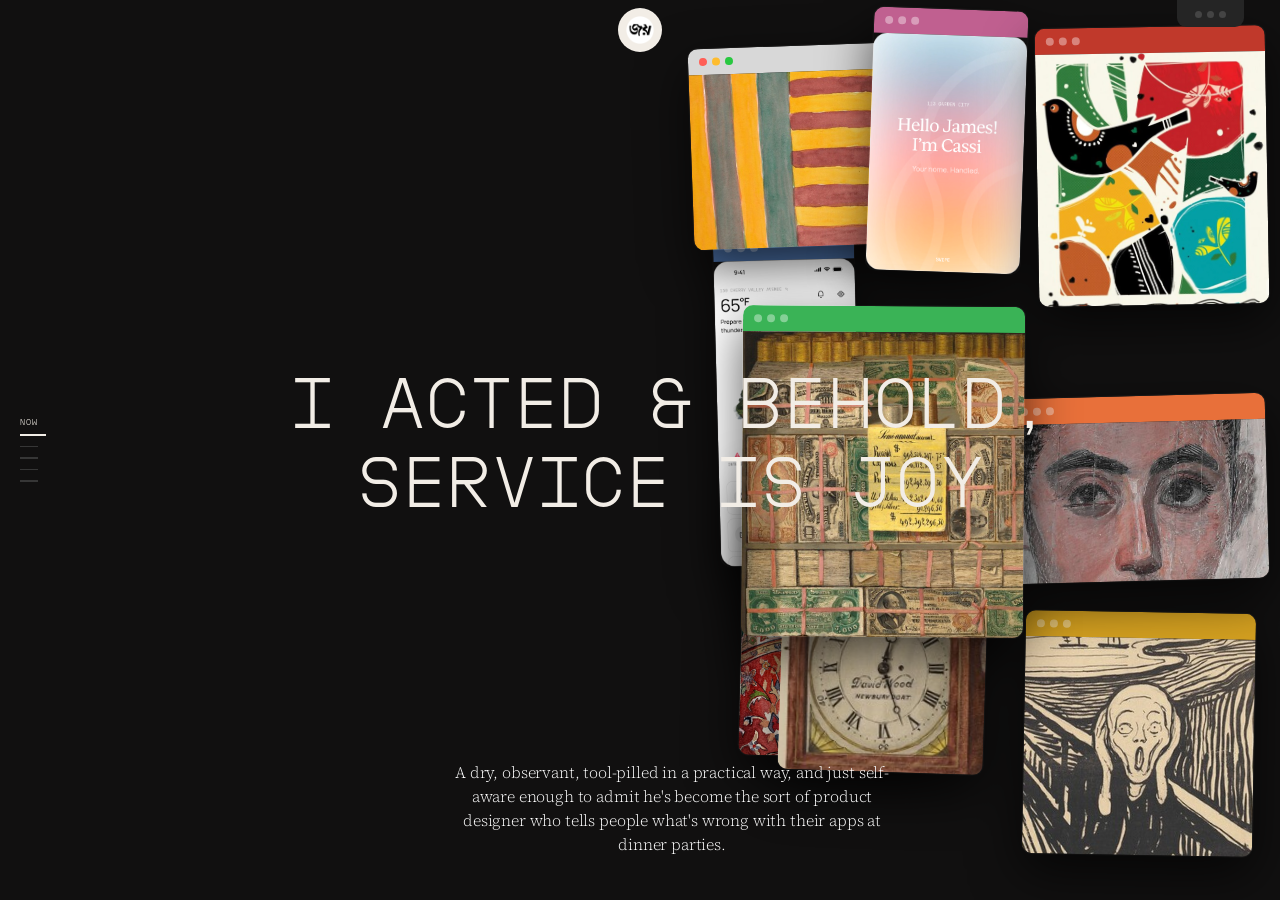
==== commit 2bc19bca: "Use 9 raw images in CSS browser frame components" ====
--- a/index.html
+++ b/index.html
@@ -50,49 +50,61 @@
     <!-- NOW -->
     <section class="era-section" id="now">
 
-      <!-- Art frames — CSS component, swap .b-placeholder for <img class="b-image"> when raw image is ready -->
+      <!-- Art frames — CSS component: chrome is CSS, image is raw -->
       <div class="art-stage" aria-hidden="true">
 
-        <!-- 1: Blue jacket — blue chrome -->
-        <div class="browser-frame af1" style="--chrome: #4B6EE6;">
+        <!-- 1: Folk art — red chrome -->
+        <div class="browser-frame af1" style="--chrome: #C0392B;">
           <div class="b-chrome"><span class="b-dot"></span><span class="b-dot"></span><span class="b-dot"></span></div>
-          <img class="b-image" src="img-jacket-raw.png" alt="" onerror="this.replaceWith(Object.assign(document.createElement('div'),{className:'b-placeholder',style:'--ratio:2/3;--ph:#c4b496'}))">
+          <img class="b-image" src="img-folk.png" alt="">
         </div>
 
-        <!-- 2: Pink eraser — pink chrome -->
-        <div class="browser-frame af2" style="--chrome: #C95E8A;">
+        <!-- 2: Cassi card — soft pink chrome -->
+        <div class="browser-frame af2" style="--chrome: #C06090;">
           <div class="b-chrome"><span class="b-dot"></span><span class="b-dot"></span><span class="b-dot"></span></div>
-          <img class="b-image" src="img-eraser-raw.png" alt="" onerror="this.replaceWith(Object.assign(document.createElement('div'),{className:'b-placeholder',style:'--ratio:3/2;--ph:#c8a090'}))">
+          <img class="b-image" src="img-cassi-card.png" alt="">
         </div>
 
-        <!-- 3: Ethiopian art — green chrome -->
+        <!-- 3: Money stacks — dark green chrome -->
         <div class="browser-frame af3" style="--chrome: #3AB356;">
           <div class="b-chrome"><span class="b-dot"></span><span class="b-dot"></span><span class="b-dot"></span></div>
-          <img class="b-image" src="img-ethiopian-raw.png" alt="" onerror="this.replaceWith(Object.assign(document.createElement('div'),{className:'b-placeholder',style:'--ratio:16/9;--ph:#b89040'}))">
+          <img class="b-image" src="img-money.png" alt="">
         </div>
 
         <!-- 4: Portrait face — orange chrome -->
         <div class="browser-frame af4" style="--chrome: #E8703A;">
           <div class="b-chrome"><span class="b-dot"></span><span class="b-dot"></span><span class="b-dot"></span></div>
-          <img class="b-image" src="img-portrait-raw.png" alt="" onerror="this.replaceWith(Object.assign(document.createElement('div'),{className:'b-placeholder',style:'--ratio:3/4;--ph:#b87858'}))">
+          <img class="b-image" src="img-portrait.png" alt="">
         </div>
 
         <!-- 5: Clock — yellow chrome -->
         <div class="browser-frame af5" style="--chrome: #F0C234;">
           <div class="b-chrome"><span class="b-dot"></span><span class="b-dot"></span><span class="b-dot"></span></div>
-          <img class="b-image" src="img-clock-raw.png" alt="" onerror="this.replaceWith(Object.assign(document.createElement('div'),{className:'b-placeholder',style:'--ratio:4/3;--ph:#8c7050'}))">
+          <img class="b-image" src="img-clock.png" alt="">
         </div>
 
         <!-- 6: Colorful stripes — light chrome + macOS coloured dots -->
-        <div class="browser-frame af6" style="--chrome: #e0e0e0;">
+        <div class="browser-frame af6" style="--chrome: #d8d8d8;">
           <div class="b-chrome b-chrome--macos"><span class="b-dot"></span><span class="b-dot"></span><span class="b-dot"></span></div>
-          <img class="b-image" src="img-stripes-raw.png" alt="" onerror="this.replaceWith(Object.assign(document.createElement('div'),{className:'b-placeholder',style:'--ratio:16/9;--ph:#c8a830'}))">
+          <img class="b-image" src="img-stripes.png" alt="">
         </div>
 
-        <!-- 7: The Scream — orange chrome -->
-        <div class="browser-frame af7" style="--chrome: #E8703A;">
+        <!-- 7: The Scream — amber chrome -->
+        <div class="browser-frame af7" style="--chrome: #D4A020;">
           <div class="b-chrome"><span class="b-dot"></span><span class="b-dot"></span><span class="b-dot"></span></div>
-          <img class="b-image" src="img-scream-raw.png" alt="" onerror="this.replaceWith(Object.assign(document.createElement('div'),{className:'b-placeholder',style:'--ratio:4/3;--ph:#d4b880'}))">
+          <img class="b-image" src="img-scream.png" alt="">
+        </div>
+
+        <!-- 8: Cassi home UI — slate blue chrome -->
+        <div class="browser-frame af8" style="--chrome: #4A6FA5;">
+          <div class="b-chrome"><span class="b-dot"></span><span class="b-dot"></span><span class="b-dot"></span></div>
+          <img class="b-image" src="img-cassi-home.png" alt="">
+        </div>
+
+        <!-- 9: Rolled rugs — burgundy chrome -->
+        <div class="browser-frame af9" style="--chrome: #922B21;">
+          <div class="b-chrome"><span class="b-dot"></span><span class="b-dot"></span><span class="b-dot"></span></div>
+          <img class="b-image" src="img-rugs.jpg" alt="">
         </div>
 
       </div>
--- a/style.css
+++ b/style.css
@@ -277,14 +277,16 @@
   background: var(--ph, #2a2a2a);
 }
 
-/* ── frame positions (right-side only) ── */
-.af1 { width: 20vw; right: 1vw;  top: 3vh;  z-index: 10; transform: rotate(-1deg);  }
-.af2 { width: 15vw; right: 22vw; top: 2vh;  z-index: 8;  transform: rotate(2.5deg); }
-.af3 { width: 27vw; right: 20vw; top: 36vh; z-index: 12; transform: rotate(0.4deg); }
-.af4 { width: 21vw; right: 2vw;  top: 48vh; z-index: 11; transform: rotate(-1.4deg);}
-.af5 { width: 19vw; right: 24vw; top: 62vh; z-index: 9;  transform: rotate(1.8deg); }
-.af6 { width: 22vw; right: 43vw; top: 6vh;  z-index: 7;  transform: rotate(-2deg);  }
-.af7 { width: 21vw; right: 4vw;  top: 70vh; z-index: 9;  transform: rotate(1deg);   }
+/* ── frame positions (right-side only, all left-edges > 50vw) ── */
+.af1 { width: 18vw; right:  1vw; top:  3vh; z-index: 10; transform: rotate(-1deg);   } /* folk art       */
+.af2 { width: 12vw; right: 20vw; top:  1vh; z-index:  8; transform: rotate(2deg);    } /* cassi card     */
+.af3 { width: 22vw; right: 20vw; top: 34vh; z-index: 12; transform: rotate(0.4deg);  } /* money stacks   */
+.af4 { width: 20vw; right:  1vw; top: 44vh; z-index: 11; transform: rotate(-1.5deg); } /* portrait face  */
+.af5 { width: 16vw; right: 23vw; top: 60vh; z-index:  9; transform: rotate(1.8deg);  } /* clock          */
+.af6 { width: 20vw; right: 26vw; top:  5vh; z-index:  7; transform: rotate(-2deg);   } /* stripes        */
+.af7 { width: 18vw; right:  2vw; top: 68vh; z-index:  9; transform: rotate(1deg);    } /* scream         */
+.af8 { width: 11vw; right: 33vw; top: 26vh; z-index:  6; transform: rotate(-1.5deg); } /* cassi home     */
+.af9 { width: 15vw; right: 27vw; top: 52vh; z-index:  8; transform: rotate(1.5deg);  } /* rugs           */
 
 /* ─── OTHER ERA SECTIONS ─── */
 .era-inner {
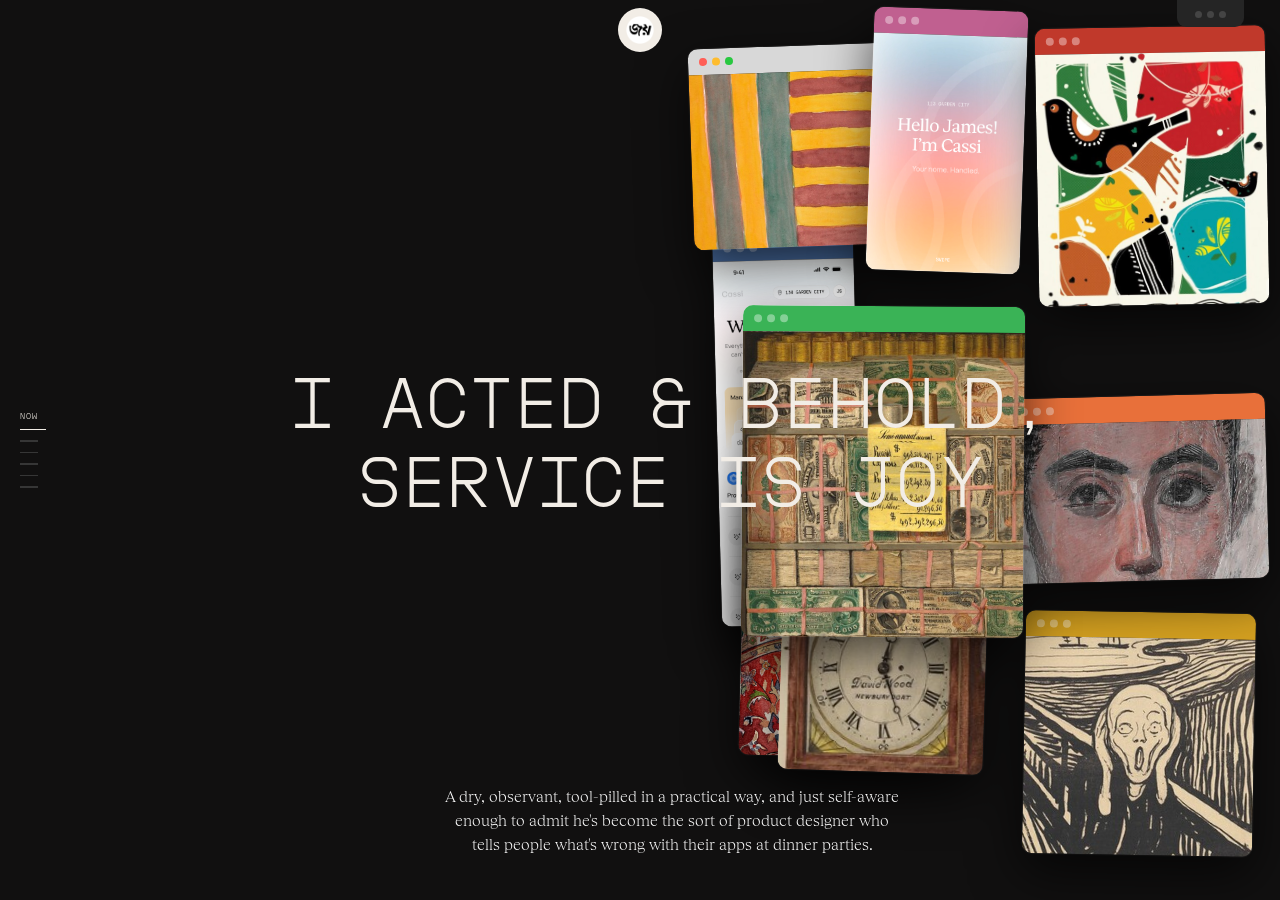
==== commit 953aa3ac: "Add real content to all 5 timeline sections (SS2026–2021)" ====
--- a/index.html
+++ b/index.html
@@ -26,20 +26,24 @@
       <span class="era-label-tag">Now</span>
       <span class="era-tick"></span>
     </div>
-    <div class="era-entry" data-target="spring-2026">
-      <span class="era-label-tag">Spring 2026</span>
+    <div class="era-entry" data-target="ss2026">
+      <span class="era-label-tag">SS2026</span>
       <span class="era-tick"></span>
     </div>
-    <div class="era-entry" data-target="winter-2026">
-      <span class="era-label-tag">Winter 2026</span>
+    <div class="era-entry" data-target="fw2025">
+      <span class="era-label-tag">FW2025</span>
       <span class="era-tick"></span>
     </div>
-    <div class="era-entry" data-target="winter-2025">
-      <span class="era-label-tag">Winter 2025</span>
+    <div class="era-entry" data-target="ss2025">
+      <span class="era-label-tag">SS2025</span>
       <span class="era-tick"></span>
     </div>
-    <div class="era-entry" data-target="fall-2025">
-      <span class="era-label-tag">Fall 2025</span>
+    <div class="era-entry" data-target="era-2023">
+      <span class="era-label-tag">2023–25</span>
+      <span class="era-tick"></span>
+    </div>
+    <div class="era-entry" data-target="era-2021">
+      <span class="era-label-tag">2021–23</span>
       <span class="era-tick"></span>
     </div>
   </nav>
@@ -123,40 +127,59 @@
 
     </section>
 
-    <!-- SPRING 2026 -->
-    <section class="era-section" id="spring-2026">
-      <div class="era-inner">
-        <span class="era-season">Spring 2026</span>
-        <p class="era-note">Content and images coming soon.</p>
-        <div class="era-dot-row"><span></span><span></span><span></span></div>
+    <!-- SS2026 -->
+    <section class="era-section" id="ss2026">
+      <div class="hero-text-block">
+        <h2 class="display-heading">Keeping the quality,<br>avoiding slop</h2>
       </div>
+      <p class="hero-bio">
+        Using Claude Code as most part of my process and whipping up quick prototypes
+        but being mindful that I don't produce slop and value quality over quantity
+      </p>
     </section>
 
-    <!-- WINTER 2026 -->
-    <section class="era-section" id="winter-2026">
-      <div class="era-inner">
-        <span class="era-season">Winter 2026</span>
-        <p class="era-note">Content and images coming soon.</p>
-        <div class="era-dot-row"><span></span><span></span><span></span></div>
+    <!-- FW2025 -->
+    <section class="era-section" id="fw2025">
+      <div class="hero-text-block">
+        <h2 class="display-heading">Trying to keep up<br>with what's going</h2>
       </div>
+      <p class="hero-bio">
+        I refresh my feed and a new AI tool drops like a Hiroshima bomb, claiming lives
+        of anxious LinkedIn posters and taking away a little sanity. Yet I try to keep up.
+      </p>
     </section>
 
-    <!-- WINTER 2025 -->
-    <section class="era-section" id="winter-2025">
-      <div class="era-inner">
-        <span class="era-season">Winter 2025</span>
-        <p class="era-note">Content and images coming soon.</p>
-        <div class="era-dot-row"><span></span><span></span><span></span></div>
+    <!-- SS2025 -->
+    <section class="era-section" id="ss2025">
+      <div class="hero-text-block">
+        <h2 class="display-heading">Yay AI!</h2>
       </div>
+      <p class="hero-bio">
+        New material to try and see what we can create. Lot of slop but a lot of fun
+        and learning. From making&nbsp;—
+      </p>
     </section>
 
-    <!-- FALL 2025 -->
-    <section class="era-section" id="fall-2025">
-      <div class="era-inner">
-        <span class="era-season">Fall 2025</span>
-        <p class="era-note">Content and images coming soon.</p>
-        <div class="era-dot-row"><span></span><span></span><span></span></div>
+    <!-- 2023–2025 -->
+    <section class="era-section" id="era-2023">
+      <div class="hero-text-block">
+        <h2 class="display-heading">Bring AI to<br>everyday process</h2>
       </div>
+      <p class="hero-bio">
+        Helping some friends and family to wonder how AI can solve some mundane
+        problems in life and how the products around that would look like.
+      </p>
+    </section>
+
+    <!-- 2021–2023 -->
+    <section class="era-section" id="era-2021">
+      <div class="hero-text-block">
+        <h2 class="display-heading">Designing experiences<br>for games</h2>
+      </div>
+      <p class="hero-bio">
+        Technical dev tools, working very close with developers almost as we are one.
+        Game design, SaaS product design, technical implementation and everything in all.
+      </p>
     </section>
 
   </main>
--- a/style.css
+++ b/style.css
@@ -1,4 +1,16 @@
-@import url('https://fonts.googleapis.com/css2?family=Source+Serif+4:ital,opsz,wght@0,8..60,300;0,8..60,400;1,8..60,300;1,8..60,400&display=swap');
+@font-face {
+  font-family: 'Tobias';
+  src: url('Tobias-Light.woff2') format('woff2');
+  font-weight: 300;
+  font-style: normal;
+}
+
+@font-face {
+  font-family: 'Tobias';
+  src: url('Tobias-Regular.woff2') format('woff2');
+  font-weight: 400;
+  font-style: normal;
+}
 
 @font-face {
   font-family: 'APK Praktikal';
@@ -203,12 +215,12 @@
   width: 460px;
   pointer-events: none;
   color: #fff;
-  font-family: 'Source Serif 4', serif;
+  font-family: 'Tobias', serif;
   font-size: 16px;
   font-style: normal;
   font-weight: 300;
   line-height: 150%;
-  letter-spacing: -0.16px;
+  letter-spacing: 0px;
   font-feature-settings: 'dlig' on, 'salt' on;
 }
 
@@ -310,7 +322,7 @@
 }
 
 .era-note {
-  font-family: 'Source Serif 4', serif;
+  font-family: 'Tobias', serif;
   font-size: 12px;
   font-style: italic;
   color: var(--muted);
@@ -353,7 +365,7 @@
 }
 
 .article-link {
-  font-family: 'Source Serif 4', serif;
+  font-family: 'Tobias', serif;
   font-size: 13px;
   font-style: italic;
   color: var(--fg);
@@ -420,7 +432,7 @@
 }
 
 .article-body {
-  font-family: 'Source Serif 4', serif;
+  font-family: 'Tobias', serif;
   font-size: 13px;
   line-height: 2;
   color: var(--fg);
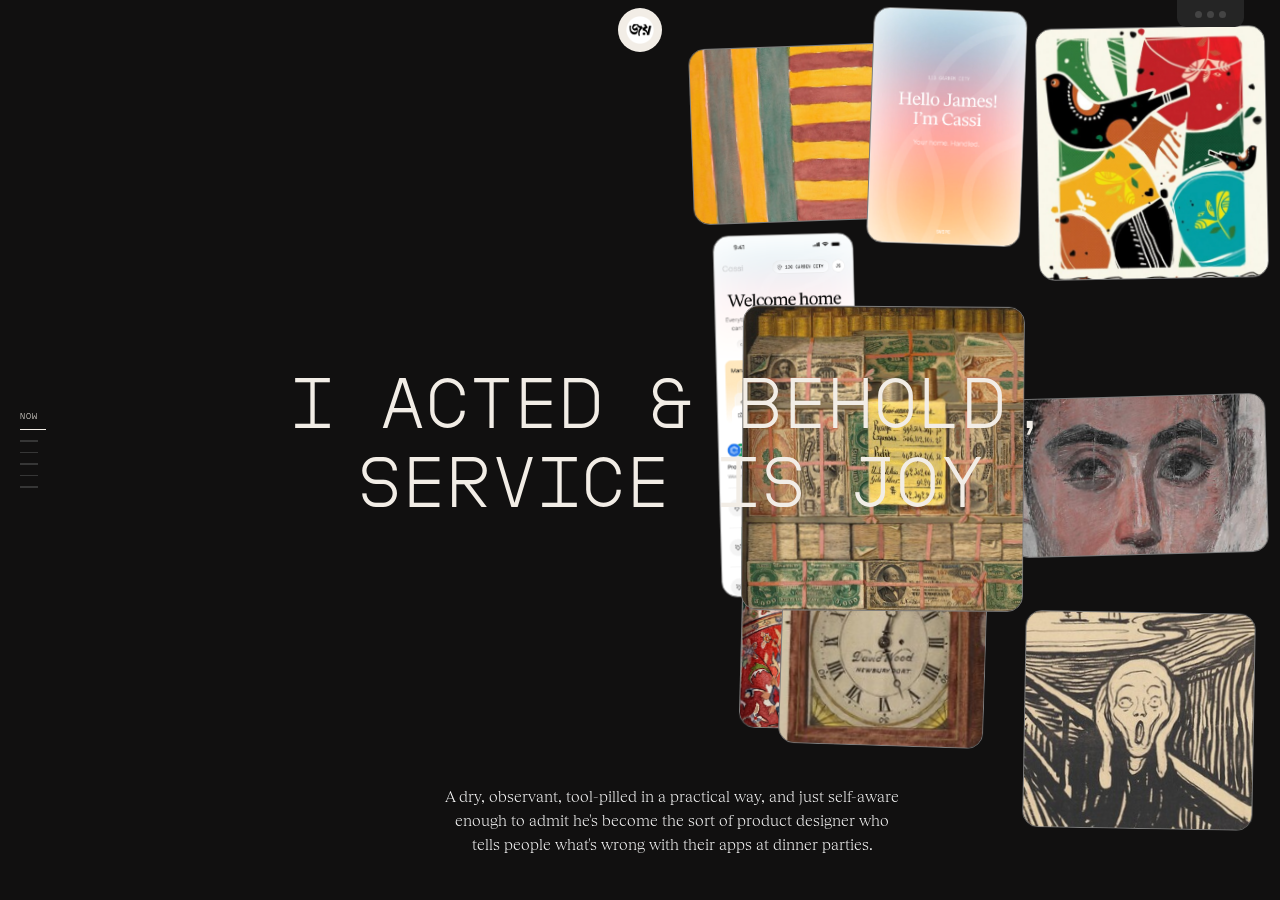
==== commit 67cfe5bb: "Replace macOS chrome frames with frosted glass border frames (16px radius, #7C7C7C)" ====
--- a/index.html
+++ b/index.html
@@ -54,62 +54,18 @@
     <!-- NOW -->
     <section class="era-section" id="now">
 
-      <!-- Art frames — CSS component: chrome is CSS, image is raw -->
+      <!-- Art frames — frosted glass border, no chrome bar -->
       <div class="art-stage" aria-hidden="true">
 
-        <!-- 1: Folk art — red chrome -->
-        <div class="browser-frame af1" style="--chrome: #C0392B;">
-          <div class="b-chrome"><span class="b-dot"></span><span class="b-dot"></span><span class="b-dot"></span></div>
-          <img class="b-image" src="img-folk.png" alt="">
-        </div>
-
-        <!-- 2: Cassi card — soft pink chrome -->
-        <div class="browser-frame af2" style="--chrome: #C06090;">
-          <div class="b-chrome"><span class="b-dot"></span><span class="b-dot"></span><span class="b-dot"></span></div>
-          <img class="b-image" src="img-cassi-card.png" alt="">
-        </div>
-
-        <!-- 3: Money stacks — dark green chrome -->
-        <div class="browser-frame af3" style="--chrome: #3AB356;">
-          <div class="b-chrome"><span class="b-dot"></span><span class="b-dot"></span><span class="b-dot"></span></div>
-          <img class="b-image" src="img-money.png" alt="">
-        </div>
-
-        <!-- 4: Portrait face — orange chrome -->
-        <div class="browser-frame af4" style="--chrome: #E8703A;">
-          <div class="b-chrome"><span class="b-dot"></span><span class="b-dot"></span><span class="b-dot"></span></div>
-          <img class="b-image" src="img-portrait.png" alt="">
-        </div>
-
-        <!-- 5: Clock — yellow chrome -->
-        <div class="browser-frame af5" style="--chrome: #F0C234;">
-          <div class="b-chrome"><span class="b-dot"></span><span class="b-dot"></span><span class="b-dot"></span></div>
-          <img class="b-image" src="img-clock.png" alt="">
-        </div>
-
-        <!-- 6: Colorful stripes — light chrome + macOS coloured dots -->
-        <div class="browser-frame af6" style="--chrome: #d8d8d8;">
-          <div class="b-chrome b-chrome--macos"><span class="b-dot"></span><span class="b-dot"></span><span class="b-dot"></span></div>
-          <img class="b-image" src="img-stripes.png" alt="">
-        </div>
-
-        <!-- 7: The Scream — amber chrome -->
-        <div class="browser-frame af7" style="--chrome: #D4A020;">
-          <div class="b-chrome"><span class="b-dot"></span><span class="b-dot"></span><span class="b-dot"></span></div>
-          <img class="b-image" src="img-scream.png" alt="">
-        </div>
-
-        <!-- 8: Cassi home UI — slate blue chrome -->
-        <div class="browser-frame af8" style="--chrome: #4A6FA5;">
-          <div class="b-chrome"><span class="b-dot"></span><span class="b-dot"></span><span class="b-dot"></span></div>
-          <img class="b-image" src="img-cassi-home.png" alt="">
-        </div>
-
-        <!-- 9: Rolled rugs — burgundy chrome -->
-        <div class="browser-frame af9" style="--chrome: #922B21;">
-          <div class="b-chrome"><span class="b-dot"></span><span class="b-dot"></span><span class="b-dot"></span></div>
-          <img class="b-image" src="img-rugs.jpg" alt="">
-        </div>
+        <div class="browser-frame af1"><img class="b-image" src="img-folk.png" alt=""></div>
+        <div class="browser-frame af2"><img class="b-image" src="img-cassi-card.png" alt=""></div>
+        <div class="browser-frame af3"><img class="b-image" src="img-money.png" alt=""></div>
+        <div class="browser-frame af4"><img class="b-image" src="img-portrait.png" alt=""></div>
+        <div class="browser-frame af5"><img class="b-image" src="img-clock.png" alt=""></div>
+        <div class="browser-frame af6"><img class="b-image" src="img-stripes.png" alt=""></div>
+        <div class="browser-frame af7"><img class="b-image" src="img-scream.png" alt=""></div>
+        <div class="browser-frame af8"><img class="b-image" src="img-cassi-home.png" alt=""></div>
+        <div class="browser-frame af9"><img class="b-image" src="img-rugs.jpg" alt=""></div>
 
       </div>
 
--- a/style.css
+++ b/style.css
@@ -224,69 +224,39 @@
   font-feature-settings: 'dlig' on, 'salt' on;
 }
 
-/* ─── BROWSER FRAME COMPONENT ─────────────────────────────────────────
+/* ─── ART FRAME COMPONENT ─────────────────────────────────────────
    Usage:
-     <div class="browser-frame af1" style="--chrome: #4B6EE6;">
-       <div class="b-chrome"><span class="b-dot"></span>×3</div>
+     <div class="browser-frame af1">
        <img class="b-image" src="painting.jpg" alt="">
      </div>
 
-   • Set --chrome on the element to pick the bar colour.
-   • Drop any raw image in as .b-image — height stays auto,
-     so the frame wraps the image's natural aspect ratio.
-   • Use .b-placeholder (with --ratio and --ph vars) until
-     a real image is available.
+   • No chrome bar — clean frosted glass border frame.
+   • Drop any raw image in as .b-image — height auto preserves aspect ratio.
 ──────────────────────────────────────────────────────────────────── */
 
 .browser-frame {
   position: absolute;
-  border-radius: 10px;
+  border-radius: 16px;
   overflow: hidden;
-  box-shadow: 0 18px 50px rgba(0,0,0,0.65), 0 0 0 1px rgba(255,255,255,0.05);
+  border: 1px solid #7C7C7C;
+  backdrop-filter: blur(12px);
+  -webkit-backdrop-filter: blur(12px);
+  background: rgba(255, 255, 255, 0.03);
   pointer-events: all;
-  transition: box-shadow 0.25s ease;
+  transition: border-color 0.25s ease, box-shadow 0.25s ease;
 }
 
 .browser-frame:hover {
-  box-shadow: 0 28px 70px rgba(0,0,0,0.8), 0 0 0 1px rgba(255,255,255,0.12);
+  border-color: #aaa;
+  box-shadow: 0 12px 40px rgba(0, 0, 0, 0.5);
   z-index: 30 !important;
 }
-
-/* coloured chrome bar */
-.b-chrome {
-  display: flex;
-  align-items: center;
-  gap: 5px;
-  padding: 9px 11px;
-  background: var(--chrome, #555);
-}
-
-/* traffic light dots — translucent white by default */
-.b-dot {
-  width: 8px;
-  height: 8px;
-  border-radius: 50%;
-  background: rgba(255,255,255,0.38);
-  flex-shrink: 0;
-}
-
-/* macOS exact traffic light colours (opt-in) */
-.b-chrome--macos .b-dot:nth-child(1) { background: #FF5F57; }
-.b-chrome--macos .b-dot:nth-child(2) { background: #FEBC2E; }
-.b-chrome--macos .b-dot:nth-child(3) { background: #28C840; }
 
 /* painting image — full width, auto height = aspect ratio preserved */
 .b-image {
   display: block;
   width: 100%;
   height: auto;
-}
-
-/* placeholder until real image is supplied */
-.b-placeholder {
-  width: 100%;
-  aspect-ratio: var(--ratio, 4/3);
-  background: var(--ph, #2a2a2a);
 }
 
 /* ── frame positions (right-side only, all left-edges > 50vw) ── */
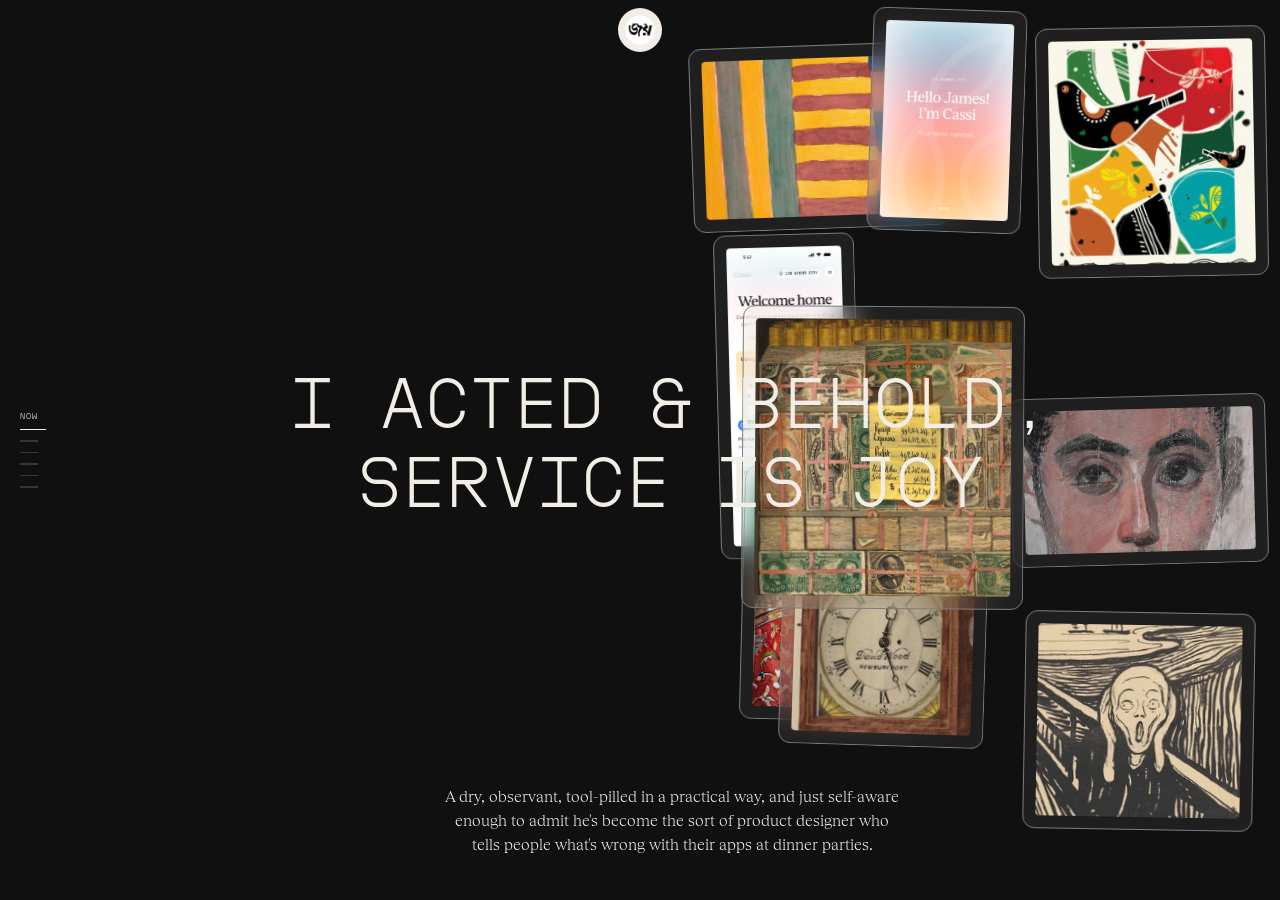
==== commit 887e3f1b: "Remove tab-deco element" ====
--- a/index.html
+++ b/index.html
@@ -15,10 +15,6 @@
     </div>
   </header>
 
-  <!-- browser-tab decoration -->
-  <div class="tab-deco" aria-hidden="true">
-    <i></i><i></i><i></i>
-  </div>
 
   <!-- Timeline nav -->
   <nav class="timeline-nav" id="timelineNav">
--- a/style.css
+++ b/style.css
@@ -55,7 +55,7 @@
   width: 44px;
   height: 44px;
   border-radius: 50%;
-  border: 1.5px solid rgba(255,255,255,0.12);
+  border: none;
   background: var(--fg);
   display: flex;
   align-items: center;
@@ -234,16 +234,56 @@
    • Drop any raw image in as .b-image — height auto preserves aspect ratio.
 ──────────────────────────────────────────────────────────────────── */
 
+/* ─── LOAD ANIMATIONS ─── */
+
+@keyframes frameIn {
+  from {
+    opacity: 0;
+    transform: rotate(var(--rot, 0deg)) translateY(32px) scale(0.96);
+  }
+  to {
+    opacity: 1;
+    transform: rotate(var(--rot, 0deg)) translateY(0)    scale(1);
+  }
+}
+
+@keyframes heroIn {
+  from { opacity: 0; transform: translate(-50%, calc(-50% + 18px)); }
+  to   { opacity: 1; transform: translate(-50%, -50%); }
+}
+
+@keyframes bioIn {
+  from { opacity: 0; transform: translateX(-50%) translateY(10px); }
+  to   { opacity: 1; transform: translateX(-50%) translateY(0); }
+}
+
+@keyframes fadeIn {
+  from { opacity: 0; }
+  to   { opacity: 1; }
+}
+
+/* hero text */
+.hero-text-block { animation: heroIn 1s cubic-bezier(0.16, 1, 0.3, 1) 0.2s both; }
+.hero-bio        { animation: bioIn  1s cubic-bezier(0.16, 1, 0.3, 1) 0.5s both; }
+
+/* chrome & nav */
+.logo-badge    { animation: fadeIn 0.6s ease 0.1s both; }
+.tab-deco      { animation: fadeIn 0.6s ease 0.1s both; }
+.timeline-nav  { animation: fadeIn 0.8s ease 0.3s both; }
+
+/* ── frames ── */
+
 .browser-frame {
   position: absolute;
-  border-radius: 16px;
-  overflow: hidden;
+  border-radius: 12px;
   border: 1px solid #7C7C7C;
-  backdrop-filter: blur(12px);
-  -webkit-backdrop-filter: blur(12px);
-  background: rgba(255, 255, 255, 0.03);
+  backdrop-filter: blur(16px);
+  -webkit-backdrop-filter: blur(16px);
+  background: rgba(255, 255, 255, 0.06);
   pointer-events: all;
+  padding: 12px;
   transition: border-color 0.25s ease, box-shadow 0.25s ease;
+  animation: frameIn 0.9s cubic-bezier(0.16, 1, 0.3, 1) both;
 }
 
 .browser-frame:hover {
@@ -252,6 +292,10 @@
   z-index: 30 !important;
 }
 
+.browser-frame .b-image {
+  border-radius: 4px;
+}
+
 /* painting image — full width, auto height = aspect ratio preserved */
 .b-image {
   display: block;
@@ -259,16 +303,16 @@
   height: auto;
 }
 
-/* ── frame positions (right-side only, all left-edges > 50vw) ── */
-.af1 { width: 18vw; right:  1vw; top:  3vh; z-index: 10; transform: rotate(-1deg);   } /* folk art       */
-.af2 { width: 12vw; right: 20vw; top:  1vh; z-index:  8; transform: rotate(2deg);    } /* cassi card     */
-.af3 { width: 22vw; right: 20vw; top: 34vh; z-index: 12; transform: rotate(0.4deg);  } /* money stacks   */
-.af4 { width: 20vw; right:  1vw; top: 44vh; z-index: 11; transform: rotate(-1.5deg); } /* portrait face  */
-.af5 { width: 16vw; right: 23vw; top: 60vh; z-index:  9; transform: rotate(1.8deg);  } /* clock          */
-.af6 { width: 20vw; right: 26vw; top:  5vh; z-index:  7; transform: rotate(-2deg);   } /* stripes        */
-.af7 { width: 18vw; right:  2vw; top: 68vh; z-index:  9; transform: rotate(1deg);    } /* scream         */
-.af8 { width: 11vw; right: 33vw; top: 26vh; z-index:  6; transform: rotate(-1.5deg); } /* cassi home     */
-.af9 { width: 15vw; right: 27vw; top: 52vh; z-index:  8; transform: rotate(1.5deg);  } /* rugs           */
+/* ── frame positions — --rot drives both static transform & animation ── */
+.af1 { --rot: -1deg;   width: 18vw; right:  1vw; top:  3vh; z-index: 10; transform: rotate(var(--rot)); animation-delay: 0.10s; }
+.af2 { --rot:  2deg;   width: 12vw; right: 20vw; top:  1vh; z-index:  8; transform: rotate(var(--rot)); animation-delay: 0.22s; }
+.af3 { --rot:  0.4deg; width: 22vw; right: 20vw; top: 34vh; z-index: 12; transform: rotate(var(--rot)); animation-delay: 0.34s; }
+.af4 { --rot: -1.5deg; width: 20vw; right:  1vw; top: 44vh; z-index: 11; transform: rotate(var(--rot)); animation-delay: 0.46s; }
+.af5 { --rot:  1.8deg; width: 16vw; right: 23vw; top: 60vh; z-index:  9; transform: rotate(var(--rot)); animation-delay: 0.58s; }
+.af6 { --rot: -2deg;   width: 20vw; right: 26vw; top:  5vh; z-index:  7; transform: rotate(var(--rot)); animation-delay: 0.18s; }
+.af7 { --rot:  1deg;   width: 18vw; right:  2vw; top: 68vh; z-index:  9; transform: rotate(var(--rot)); animation-delay: 0.70s; }
+.af8 { --rot: -1.5deg; width: 11vw; right: 33vw; top: 26vh; z-index:  6; transform: rotate(var(--rot)); animation-delay: 0.30s; }
+.af9 { --rot:  1.5deg; width: 15vw; right: 27vw; top: 52vh; z-index:  8; transform: rotate(var(--rot)); animation-delay: 0.54s; }
 
 /* ─── OTHER ERA SECTIONS ─── */
 .era-inner {
